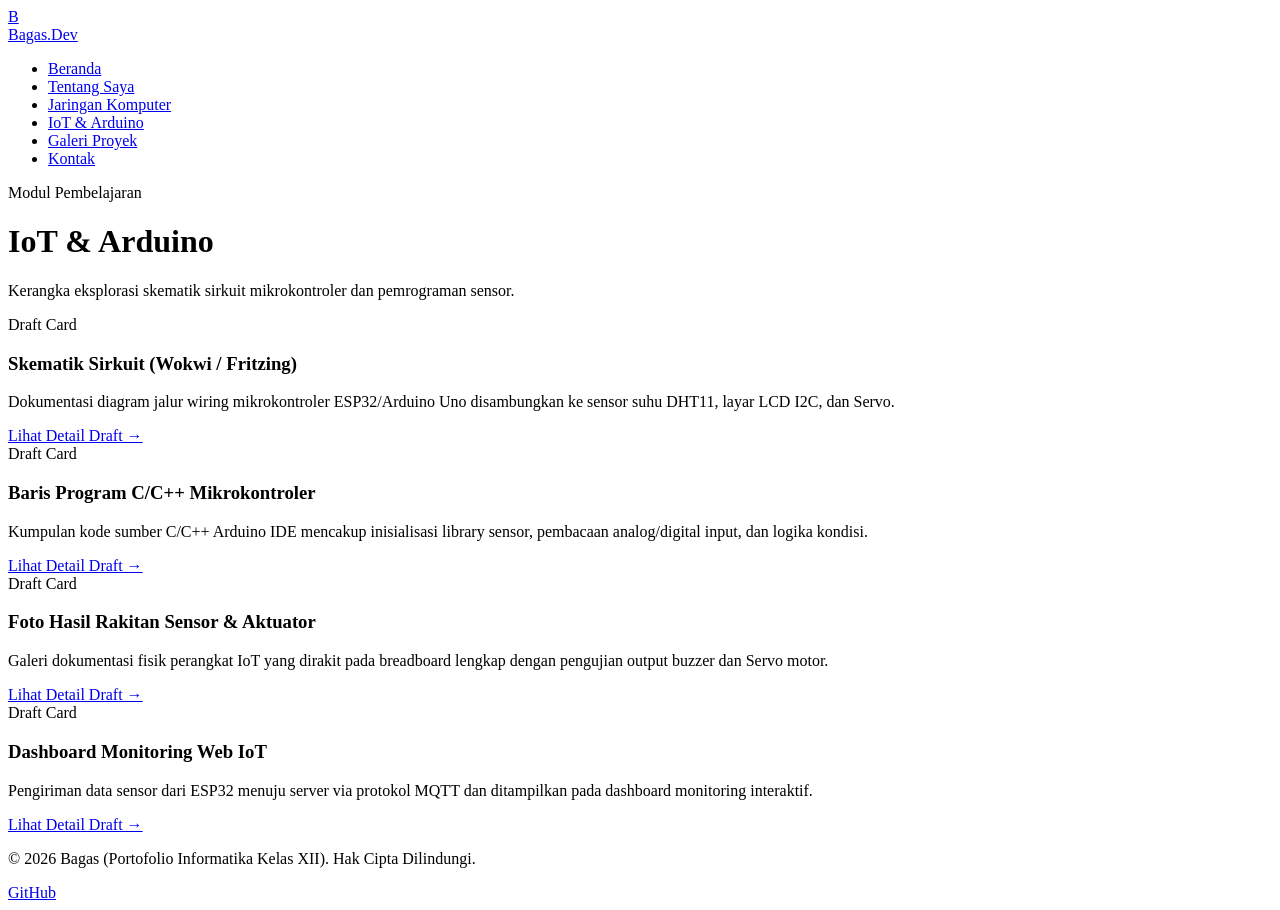
==== iot-arduino.html @ 56f6c494 "Add files via upload" ====
<!DOCTYPE html>
<html lang="id">
<head>
    <meta charset="UTF-8">
    <meta name="viewport" content="width=device-width, initial-scale=1.0">
    <title>Portofolio Bagas - IoT & Arduino</title>
    <link rel="stylesheet" href="../assets/css/style.css">
</head>
<body>

    <header class="site-header">
        <nav class="navbar">
            <a href="../index.html" class="brand">
                <div class="brand-logo">B</div>
                <span class="gradient-text">Bagas.Dev</span>
            </a>
            <ul class="nav-menu">
                <li><a href="../index.html" class="nav-link">Beranda</a></li>
                <li><a href="tentang.html" class="nav-link">Tentang Saya</a></li>
                <li><a href="jaringan.html" class="nav-link">Jaringan Komputer</a></li>
                <li><a href="iot-arduino.html" class="nav-link active">IoT & Arduino</a></li>
                <li><a href="karya-proyek.html" class="nav-link">Galeri Proyek</a></li>
                <li><a href="kontak.html" class="nav-link">Kontak</a></li>
            </ul>
        </nav>
    </header>

    <main class="container">
        <div class="page-title-section">
            <span class="badge">Modul Pembelajaran</span>
            <h1 class="page-title">IoT & Arduino</h1>
            <p class="page-subtitle">Kerangka eksplorasi skematik sirkuit mikrokontroler dan pemrograman sensor.</p>
        </div>

        <div class="cards-grid">
            <div class="glass-card">
                <div class="card-header-flex">
                    <span class="badge" style="margin-bottom:0;">Draft Card</span>
                </div>
                <h3 class="card-title">Skematik Sirkuit (Wokwi / Fritzing)</h3>
                <p class="card-desc">Dokumentasi diagram jalur wiring mikrokontroler ESP32/Arduino Uno disambungkan ke sensor suhu DHT11, layar LCD I2C, dan Servo.</p>
                <a href="#" class="card-link">Lihat Detail Draft &rarr;</a>
            </div>

            <div class="glass-card">
                <div class="card-header-flex">
                    <span class="badge" style="margin-bottom:0;">Draft Card</span>
                </div>
                <h3 class="card-title">Baris Program C/C++ Mikrokontroler</h3>
                <p class="card-desc">Kumpulan kode sumber C/C++ Arduino IDE mencakup inisialisasi library sensor, pembacaan analog/digital input, dan logika kondisi.</p>
                <a href="#" class="card-link">Lihat Detail Draft &rarr;</a>
            </div>

            <div class="glass-card">
                <div class="card-header-flex">
                    <span class="badge" style="margin-bottom:0;">Draft Card</span>
                </div>
                <h3 class="card-title">Foto Hasil Rakitan Sensor & Aktuator</h3>
                <p class="card-desc">Galeri dokumentasi fisik perangkat IoT yang dirakit pada breadboard lengkap dengan pengujian output buzzer dan Servo motor.</p>
                <a href="#" class="card-link">Lihat Detail Draft &rarr;</a>
            </div>

            <div class="glass-card">
                <div class="card-header-flex">
                    <span class="badge" style="margin-bottom:0;">Draft Card</span>
                </div>
                <h3 class="card-title">Dashboard Monitoring Web IoT</h3>
                <p class="card-desc">Pengiriman data sensor dari ESP32 menuju server via protokol MQTT dan ditampilkan pada dashboard monitoring interaktif.</p>
                <a href="#" class="card-link">Lihat Detail Draft &rarr;</a>
            </div>
        </div>
    </main>

    <footer class="site-footer">
        <div class="footer-container">
            <p class="footer-text">&copy; 2026 Bagas (Portofolio Informatika Kelas XII). Hak Cipta Dilindungi.</p>
            <div class="social-links">
                <a href="https://github.com" target="_blank" rel="noopener noreferrer" class="social-icon">GitHub</a>
            </div>
        </div>
    </footer>

</body>
</html>
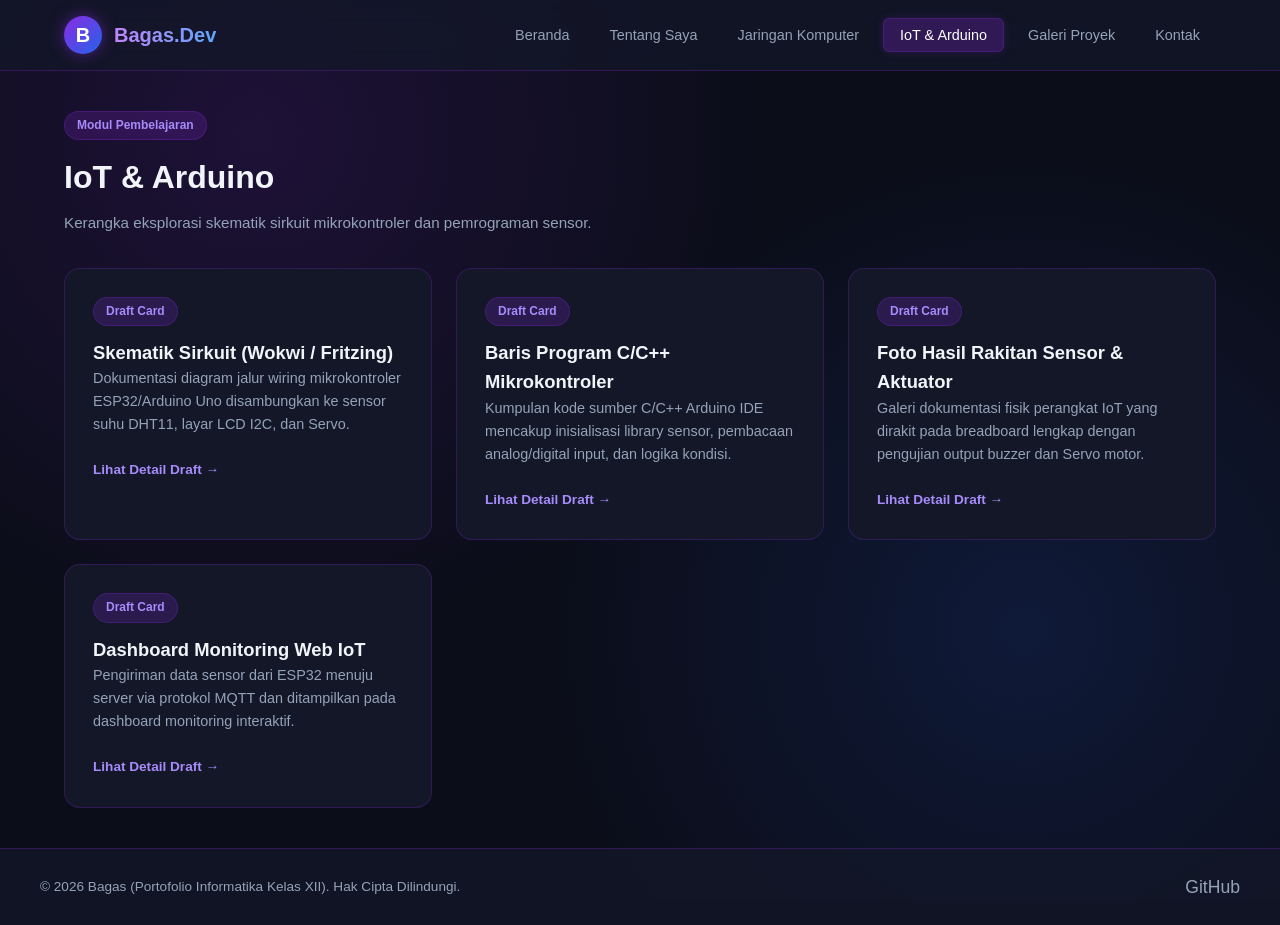
==== commit b9da571a: "Update stylesheet link in iot-arduino.html" ====
--- a/iot-arduino.html
+++ b/iot-arduino.html
@@ -4,7 +4,7 @@
     <meta charset="UTF-8">
     <meta name="viewport" content="width=device-width, initial-scale=1.0">
     <title>Portofolio Bagas - IoT & Arduino</title>
-    <link rel="stylesheet" href="../assets/css/style.css">
+    <link rel="stylesheet" href="style.css">
 </head>
 <body>
 
@@ -81,4 +81,4 @@
     </footer>
 
 </body>
-</html>+</html>
--- a/style.css
+++ b/style.css
@@ -0,0 +1,613 @@
+/* =========================================================
+   STYLE.CSS - GALAXY DARK THEME
+   Portofolio Bagas - Kelas XII RPL / Informatika
+   ========================================================= */
+
+/* Reset & CSS Variables */
+:root {
+    --bg-dark: #0b0d19;
+    --bg-card: #131728;
+    --bg-card-hover: #1c223a;
+    --bg-glass: rgba(19, 23, 40, 0.75);
+    --border-color: rgba(138, 43, 226, 0.25);
+    --border-glow: rgba(167, 139, 250, 0.5);
+    
+    --primary: #8a2be2;
+    --primary-light: #a78bfa;
+    --secondary: #2563eb;
+    --secondary-light: #60a5fa;
+    --accent-pink: #ec4899;
+    
+    --text-main: #f1f5f9;
+    --text-muted: #94a3b8;
+    --text-dim: #64748b;
+    
+    --gradient-galaxy: linear-gradient(135deg, #0b0d19 0%, #171b30 50%, #0b0d19 100%);
+    --gradient-primary: linear-gradient(135deg, #8a2be2 0%, #2563eb 100%);
+    --gradient-text: linear-gradient(90deg, #c084fc 0%, #60a5fa 100%);
+    
+    --font-family: 'Segoe UI', Roboto, Helvetica, Arial, sans-serif;
+    --radius-lg: 16px;
+    --radius-md: 10px;
+    --radius-sm: 6px;
+    --shadow-galaxy: 0 10px 30px -10px rgba(138, 43, 226, 0.3);
+}
+
+* {
+    margin: 0;
+    padding: 0;
+    box-sizing: border-box;
+}
+
+body {
+    font-family: var(--font-family);
+    background: var(--bg-dark);
+    background-image: 
+        radial-gradient(circle at 20% 15%, rgba(138, 43, 226, 0.15) 0%, transparent 40%),
+        radial-gradient(circle at 80% 70%, rgba(37, 99, 235, 0.15) 0%, transparent 40%);
+    background-attachment: fixed;
+    color: var(--text-main);
+    line-height: 1.6;
+    min-height: 100vh;
+    display: flex;
+    flex-direction: column;
+}
+
+/* Typography & Utilities */
+a {
+    color: var(--primary-light);
+    text-decoration: none;
+    transition: color 0.3s ease;
+}
+
+a:hover {
+    color: var(--secondary-light);
+}
+
+.gradient-text {
+    background: var(--gradient-text);
+    -webkit-background-clip: text;
+    -webkit-text-fill-color: transparent;
+}
+
+.badge {
+    display: inline-block;
+    padding: 4px 12px;
+    font-size: 0.75rem;
+    font-weight: 600;
+    border-radius: 20px;
+    background: rgba(138, 43, 226, 0.2);
+    border: 1px solid var(--border-color);
+    color: var(--primary-light);
+    margin-bottom: 12px;
+}
+
+/* Header & Navbar */
+.site-header {
+    position: sticky;
+    top: 0;
+    z-index: 1000;
+    background: var(--bg-glass);
+    backdrop-filter: blur(12px);
+    -webkit-backdrop-filter: blur(12px);
+    border-bottom: 1px solid var(--border-color);
+}
+
+.navbar {
+    max-width: 1200px;
+    margin: 0 auto;
+    padding: 16px 24px;
+    display: flex;
+    align-items: center;
+    justify-content: space-between;
+}
+
+.brand {
+    display: flex;
+    align-items: center;
+    gap: 12px;
+    font-size: 1.25rem;
+    font-weight: 700;
+    color: var(--text-main);
+}
+
+.brand-logo {
+    width: 38px;
+    height: 38px;
+    border-radius: 50%;
+    background: var(--gradient-primary);
+    display: flex;
+    align-items: center;
+    justify-content: center;
+    color: #fff;
+    font-weight: 800;
+    box-shadow: 0 0 15px rgba(138, 43, 226, 0.5);
+}
+
+.nav-menu {
+    display: flex;
+    list-style: none;
+    gap: 8px;
+}
+
+.nav-link {
+    padding: 8px 16px;
+    border-radius: var(--radius-sm);
+    font-size: 0.9rem;
+    font-weight: 500;
+    color: var(--text-muted);
+    transition: all 0.3s ease;
+}
+
+.nav-link:hover, .nav-link.active {
+    color: #fff;
+    background: rgba(138, 43, 226, 0.25);
+    border: 1px solid var(--border-color);
+    box-shadow: 0 0 10px rgba(138, 43, 226, 0.2);
+}
+
+/* Main Container */
+.container {
+    max-width: 1200px;
+    margin: 0 auto;
+    padding: 40px 24px;
+    width: 100%;
+    flex: 1;
+}
+
+/* Page Header */
+.page-title-section {
+    margin-bottom: 32px;
+}
+
+.page-title {
+    font-size: 2rem;
+    font-weight: 800;
+    margin-bottom: 8px;
+}
+
+.page-subtitle {
+    color: var(--text-muted);
+    font-size: 0.95rem;
+}
+
+/* Cards & Glass Panel */
+.glass-card {
+    background: var(--bg-card);
+    border: 1px solid var(--border-color);
+    border-radius: var(--radius-lg);
+    padding: 28px;
+    transition: transform 0.3s ease, border-color 0.3s ease, box-shadow 0.3s ease;
+}
+
+.glass-card:hover {
+    border-color: var(--border-glow);
+    box-shadow: var(--shadow-galaxy);
+}
+
+/* Hero Section (index.html) */
+.hero-grid {
+    display: grid;
+    grid-template-columns: 1fr 300px;
+    gap: 40px;
+    align-items: center;
+    background: var(--bg-card);
+    border: 1px solid var(--border-color);
+    border-radius: var(--radius-lg);
+    padding: 48px;
+    margin-bottom: 48px;
+    position: relative;
+    overflow: hidden;
+}
+
+.hero-content h1 {
+    font-size: 2.75rem;
+    font-weight: 800;
+    line-height: 1.2;
+    margin-bottom: 16px;
+}
+
+.hero-content p {
+    color: var(--text-muted);
+    font-size: 1.1rem;
+    margin-bottom: 28px;
+    max-width: 600px;
+}
+
+.cta-group {
+    display: flex;
+    gap: 16px;
+    flex-wrap: wrap;
+}
+
+.btn {
+    display: inline-flex;
+    align-items: center;
+    justify-content: center;
+    padding: 12px 24px;
+    border-radius: var(--radius-md);
+    font-size: 0.95rem;
+    font-weight: 600;
+    cursor: pointer;
+    border: none;
+    transition: all 0.3s ease;
+}
+
+.btn-primary {
+    background: var(--gradient-primary);
+    color: #fff;
+    box-shadow: 0 4px 15px rgba(138, 43, 226, 0.4);
+}
+
+.btn-primary:hover {
+    transform: translateY(-2px);
+    box-shadow: 0 6px 20px rgba(138, 43, 226, 0.6);
+    color: #fff;
+}
+
+.btn-secondary {
+    background: rgba(255, 255, 255, 0.05);
+    border: 1px solid var(--border-color);
+    color: var(--text-main);
+}
+
+.btn-secondary:hover {
+    background: rgba(138, 43, 226, 0.2);
+    border-color: var(--primary-light);
+    color: #fff;
+}
+
+.hero-avatar {
+    text-align: center;
+}
+
+.profile-img-container {
+    width: 240px;
+    height: 240px;
+    margin: 0 auto;
+    border-radius: var(--radius-lg);
+    padding: 4px;
+    background: var(--gradient-primary);
+    box-shadow: 0 0 25px rgba(138, 43, 226, 0.4);
+}
+
+.profile-img {
+    width: 100%;
+    height: 100%;
+    object-fit: cover;
+    border-radius: calc(var(--radius-lg) - 4px);
+    background: #171b30;
+}
+
+/* Skills Summary Grid */
+.section-title {
+    font-size: 1.5rem;
+    font-weight: 700;
+    margin-bottom: 24px;
+    text-align: center;
+}
+
+.skills-grid {
+    display: grid;
+    grid-template-columns: repeat(auto-fit, minmax(200px, 1fr));
+    gap: 20px;
+}
+
+.skill-card {
+    background: var(--bg-card);
+    border: 1px solid var(--border-color);
+    border-radius: var(--radius-md);
+    padding: 24px;
+    text-align: center;
+    transition: all 0.3s ease;
+}
+
+.skill-card:hover {
+    transform: translateY(-4px);
+    border-color: var(--primary-light);
+    box-shadow: 0 8px 20px rgba(138, 43, 226, 0.25);
+}
+
+.skill-icon {
+    font-size: 2rem;
+    color: var(--primary-light);
+    margin-bottom: 12px;
+}
+
+.skill-card h3 {
+    font-size: 1rem;
+    margin-bottom: 4px;
+}
+
+.skill-card p {
+    font-size: 0.8rem;
+    color: var(--text-muted);
+}
+
+/* Table Styles (tentang.html) */
+.biodata-grid {
+    display: grid;
+    grid-template-columns: 1fr 2fr;
+    gap: 32px;
+}
+
+.table-custom {
+    width: 100%;
+    border-collapse: separate;
+    border-spacing: 0;
+    margin-top: 12px;
+}
+
+.table-custom th, .table-custom td {
+    padding: 14px 16px;
+    text-align: left;
+    border-bottom: 1px solid rgba(255, 255, 255, 0.08);
+    font-size: 0.9rem;
+}
+
+.table-custom th {
+    color: var(--text-muted);
+    font-weight: 500;
+    width: 35%;
+}
+
+.table-custom td {
+    color: var(--text-main);
+    font-weight: 600;
+}
+
+/* Gallery Grid (tentang.html) */
+.gallery-grid {
+    display: grid;
+    grid-template-columns: repeat(auto-fill, minmax(240px, 1fr));
+    gap: 20px;
+    margin-top: 20px;
+}
+
+.gallery-item {
+    background: var(--bg-card);
+    border: 1px solid var(--border-color);
+    border-radius: var(--radius-md);
+    overflow: hidden;
+    transition: all 0.3s ease;
+}
+
+.gallery-item:hover {
+    transform: translateY(-4px);
+    border-color: var(--primary-light);
+}
+
+.gallery-img {
+    width: 100%;
+    height: 160px;
+    object-fit: cover;
+    background: #171b30;
+}
+
+.gallery-caption {
+    padding: 12px 16px;
+}
+
+.gallery-caption h4 {
+    font-size: 0.9rem;
+    color: var(--primary-light);
+    margin-bottom: 2px;
+}
+
+.gallery-caption p {
+    font-size: 0.75rem;
+    color: var(--text-muted);
+}
+
+/* Cards Grid for Modules (jaringan, iot, karya-proyek) */
+.cards-grid {
+    display: grid;
+    grid-template-columns: repeat(auto-fit, minmax(300px, 1fr));
+    gap: 24px;
+}
+
+.card-header-flex {
+    display: flex;
+    justify-content: space-between;
+    align-items: center;
+    margin-bottom: 12px;
+}
+
+.card-title {
+    font-size: 1.15rem;
+    font-weight: 700;
+    color: var(--text-main);
+}
+
+.card-desc {
+    font-size: 0.9rem;
+    color: var(--text-muted);
+    margin-bottom: 20px;
+    line-height: 1.6;
+}
+
+.project-img {
+    width: 100%;
+    height: 180px;
+    object-fit: cover;
+    border-radius: var(--radius-sm);
+    margin-bottom: 16px;
+    background: #171b30;
+}
+
+.card-link {
+    font-size: 0.85rem;
+    font-weight: 600;
+    color: var(--primary-light);
+    display: inline-flex;
+    align-items: center;
+    gap: 6px;
+}
+
+.card-link:hover {
+    color: var(--secondary-light);
+}
+
+/* Contact Form (kontak.html) */
+.contact-grid {
+    display: grid;
+    grid-template-columns: 1fr 2fr;
+    gap: 32px;
+}
+
+.contact-info-item {
+    display: flex;
+    gap: 16px;
+    margin-bottom: 20px;
+    align-items: flex-start;
+}
+
+.contact-icon {
+    width: 42px;
+    height: 42px;
+    border-radius: var(--radius-sm);
+    background: rgba(138, 43, 226, 0.2);
+    border: 1px solid var(--border-color);
+    display: flex;
+    align-items: center;
+    justify-content: center;
+    color: var(--primary-light);
+    font-size: 1.1rem;
+    flex-shrink: 0;
+}
+
+.contact-detail h4 {
+    font-size: 0.85rem;
+    color: var(--text-muted);
+}
+
+.contact-detail p {
+    font-size: 0.95rem;
+    font-weight: 600;
+    color: var(--text-main);
+}
+
+.form-group {
+    margin-bottom: 20px;
+}
+
+.form-row {
+    display: grid;
+    grid-template-columns: 1fr 1fr;
+    gap: 20px;
+}
+
+.form-label {
+    display: block;
+    font-size: 0.85rem;
+    font-weight: 600;
+    color: var(--text-main);
+    margin-bottom: 8px;
+}
+
+.form-control {
+    width: 100%;
+    padding: 12px 16px;
+    border-radius: var(--radius-sm);
+    background: rgba(11, 13, 25, 0.6);
+    border: 1px solid var(--border-color);
+    color: var(--text-main);
+    font-family: inherit;
+    font-size: 0.9rem;
+    transition: all 0.3s ease;
+}
+
+.form-control:focus {
+    outline: none;
+    border-color: var(--primary-light);
+    box-shadow: 0 0 10px rgba(138, 43, 226, 0.3);
+}
+
+select.form-control {
+    background-color: var(--bg-card);
+}
+
+/* Footer */
+.site-footer {
+    background: var(--bg-glass);
+    border-top: 1px solid var(--border-color);
+    padding: 24px;
+    margin-top: auto;
+}
+
+.footer-container {
+    max-width: 1200px;
+    margin: 0 auto;
+    display: flex;
+    justify-content: space-between;
+    align-items: center;
+    flex-wrap: wrap;
+    gap: 16px;
+}
+
+.footer-text {
+    font-size: 0.85rem;
+    color: var(--text-muted);
+}
+
+.social-links {
+    display: flex;
+    gap: 16px;
+}
+
+.social-icon {
+    font-size: 1.1rem;
+    color: var(--text-muted);
+    transition: color 0.3s ease;
+}
+
+.social-icon:hover {
+    color: var(--primary-light);
+}
+
+/* Responsive Breakpoints */
+@media (max-width: 900px) {
+    .hero-grid {
+        grid-template-columns: 1fr;
+        text-align: center;
+        padding: 32px 24px;
+    }
+
+    .hero-content p {
+        margin-left: auto;
+        margin-right: auto;
+    }
+
+    .cta-group {
+        justify-content: center;
+    }
+
+    .biodata-grid, .contact-grid {
+        grid-template-columns: 1fr;
+    }
+
+    .form-row {
+        grid-template-columns: 1fr;
+    }
+}
+
+@media (max-width: 650px) {
+    .navbar {
+        flex-direction: column;
+        gap: 16px;
+    }
+
+    .nav-menu {
+        flex-wrap: wrap;
+        justify-content: center;
+    }
+
+    .hero-content h1 {
+        font-size: 2rem;
+    }
+
+    .footer-container {
+        flex-direction: column;
+        text-align: center;
+    }
+}
